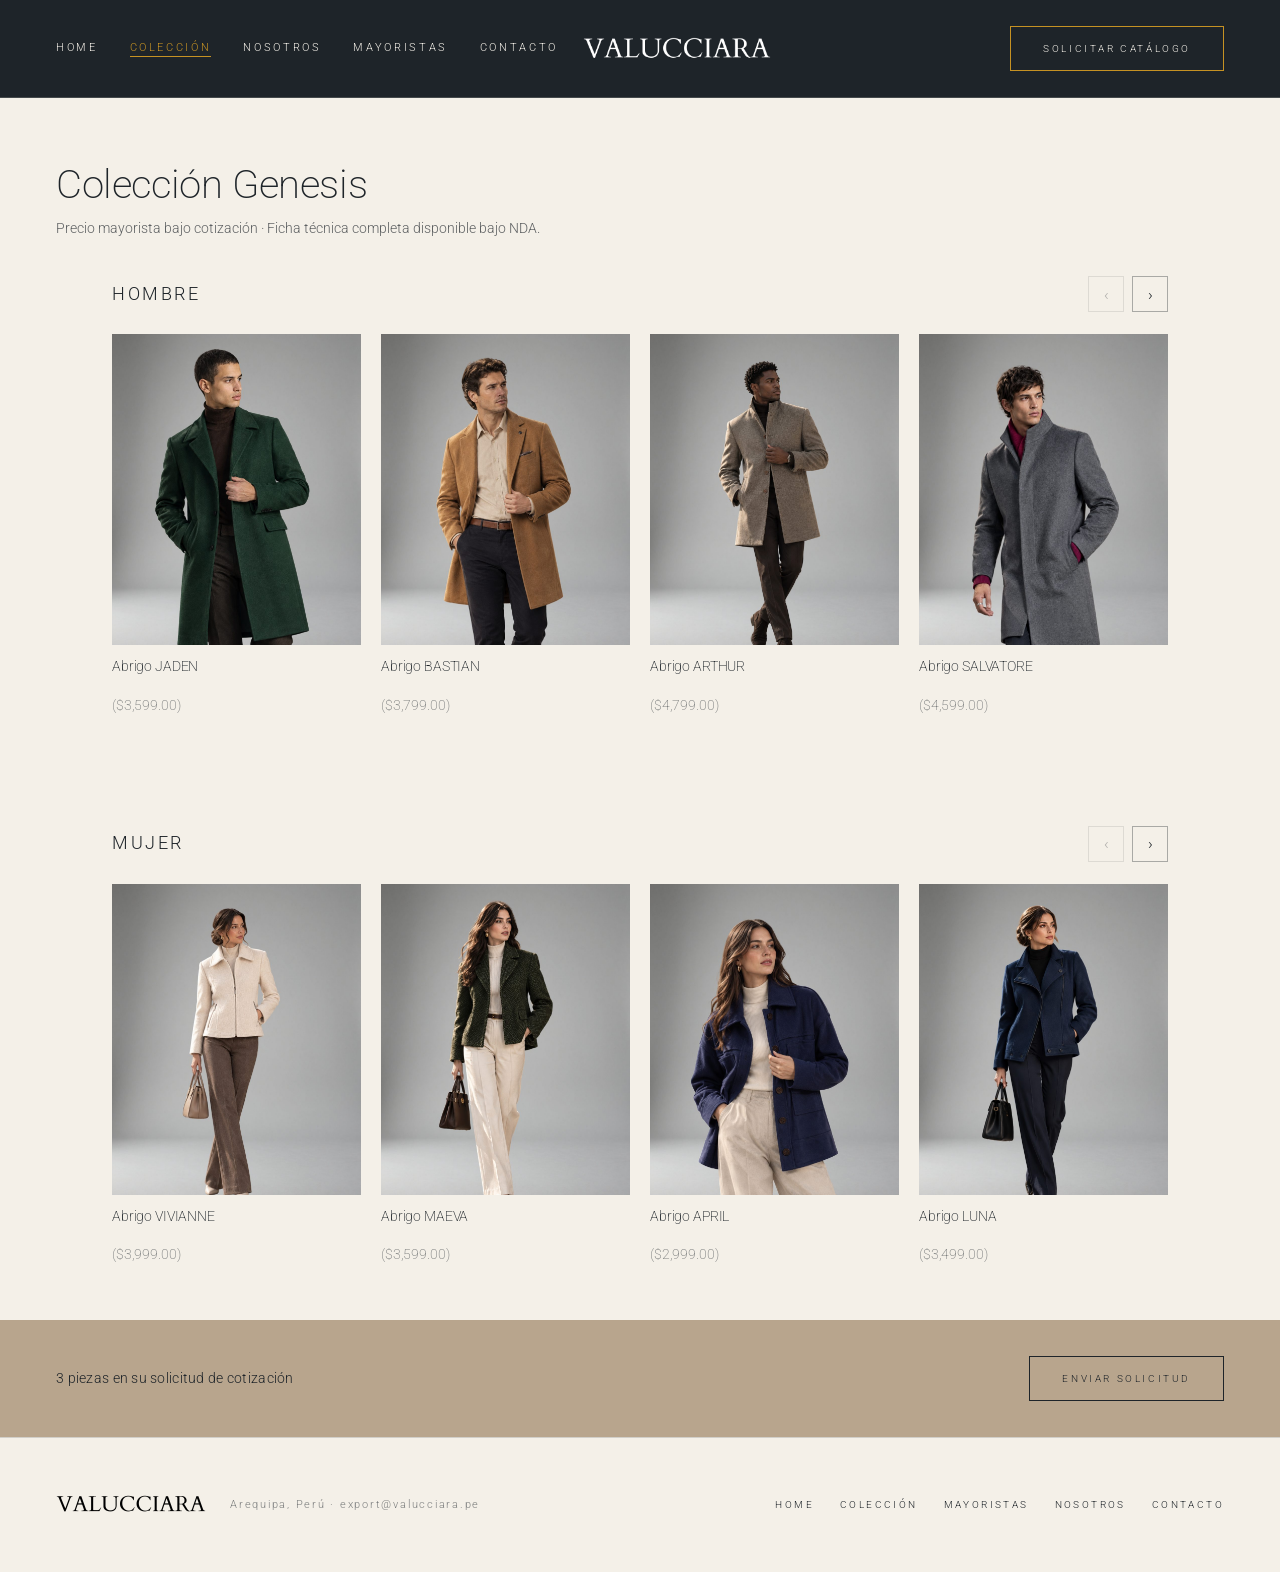
==== coleccion.html @ 69521821 "Corrige el bug visual del carrusel del catálogo al paginar en mobile El bloque de nombre ahora tiene" ====
<!DOCTYPE html>
<html lang="es">
<head>
<meta charset="UTF-8">
<meta name="viewport" content="width=device-width, initial-scale=1">
<title>Colección Genesis | Valucciara</title>
<meta name="description" content="Colección Genesis de Valucciara: abrigos de alpaca para mujer y hombre. Precio mayorista bajo cotización, ficha técnica disponible bajo NDA.">
<link rel="preconnect" href="https://fonts.googleapis.com">
<link rel="preconnect" href="https://fonts.gstatic.com" crossorigin>
<link rel="stylesheet" href="https://fonts.googleapis.com/css2?family=Roboto:wght@200;300;400&display=swap">
<link rel="stylesheet" href="assets/css/styles.css?v=20260912f">
</head>
<body>

<header class="site-header on-dark">
  <nav class="main-nav" data-nav>
    <a href="index.html">Home</a>
    <a href="coleccion.html" aria-current="page">Colección</a>
    <a href="nosotros.html">Nosotros</a>
    <a href="mayoristas.html">Mayoristas</a>
    <a href="contacto.html">Contacto</a>
  </nav>
  <a href="index.html" class="logo-mark"><img src="imagenesvalucciara/LOGO.png" alt="Valucciara"></a>
  <div class="header-cta"><a href="contacto.html" class="btn">Solicitar catálogo</a></div>
  <button type="button" class="nav-toggle" data-nav-toggle aria-label="Abrir menú" aria-expanded="false">
    <span class="nav-toggle-bars"><span></span><span></span><span></span></span>
  </button>
</header>
<div class="nav-scrim" data-nav-scrim></div>

<main>

  <div class="page-head">
    <h1>Colección Genesis</h1>
    <p>Precio mayorista bajo cotización · Ficha técnica completa disponible bajo NDA.</p>
  </div>

  <div class="section-tight" style="padding-top:8px;">
    <div class="container" style="display:flex; flex-direction:column; gap:56px;">

      <section class="cat-carousel" data-photos="hombre">
        <div class="cat-head">
          <h2>Hombre</h2>
          <div class="cat-arrows">
            <button type="button" class="cat-arrow" data-dir="-1" aria-label="Ver página anterior">&#8249;</button>
            <button type="button" class="cat-arrow" data-dir="1" aria-label="Ver página siguiente">&#8250;</button>
          </div>
        </div>
        <div class="cat-viewport">
          <div class="cat-track"></div>
        </div>
      </section>

      <section class="cat-carousel" data-photos="mujer">
        <div class="cat-head">
          <h2>Mujer</h2>
          <div class="cat-arrows">
            <button type="button" class="cat-arrow" data-dir="-1" aria-label="Ver página anterior">&#8249;</button>
            <button type="button" class="cat-arrow" data-dir="1" aria-label="Ver página siguiente">&#8250;</button>
          </div>
        </div>
        <div class="cat-viewport">
          <div class="cat-track"></div>
        </div>
      </section>

    </div>
  </div>

  <div class="quote-bar">
    <span class="count">3 piezas en su solicitud de cotización</span>
    <a href="contacto.html" class="btn">Enviar solicitud</a>
  </div>

</main>

<footer class="site-footer">
  <div class="footer-brand">
    <a href="index.html" class="logo-mark" style="width:150px;height:38px;"><img src="imagenesvalucciara/loggg.png" alt="Valucciara"></a>
    <span class="footer-note">Arequipa, Perú · export@valucciara.pe</span>
  </div>
  <nav class="footer-nav">
    <a href="index.html">Home</a>
    <a href="coleccion.html">Colección</a>
    <a href="mayoristas.html">Mayoristas</a>
    <a href="nosotros.html">Nosotros</a>
    <a href="contacto.html">Contacto</a>
  </nav>
</footer>

<script src="assets/js/carousel.js?v=20260912f"></script>
<script src="assets/js/main.js?v=20260912f"></script>
</body>
</html>
---- assets/css/styles.css ----
/* ===========================================================
   Valucciara — hoja de estilos compartida
   =========================================================== */

:root {
  --navy: #081A2A;
  --gold: #C69223;
  --cream: #F4F0E8;
  --beige: #B8A58D;
  --charcoal: #1E2429;

  --ink: var(--charcoal);
  --ink-70: rgba(30, 36, 41, .7);
  --ink-55: rgba(30, 36, 41, .55);
  --ink-35: rgba(30, 36, 41, .35);
  --ink-16: rgba(30, 36, 41, .16);

  --cream-85: rgba(244, 240, 232, .85);
  --cream-55: rgba(244, 240, 232, .55);
  --cream-32: rgba(244, 240, 232, .32);
  --cream-18: rgba(244, 240, 232, .18);

  --page-max: 1320px;
  --gutter: 56px;
  --radius: 0px;
}

@media (max-width: 700px) {
  :root { --gutter: 20px; }
}

/* ---------- reset ---------- */
* { margin: 0; padding: 0; box-sizing: border-box; }
html { -webkit-text-size-adjust: 100%; }
body {
  background: var(--cream);
  color: var(--ink);
  font-family: 'Roboto', Helvetica, Arial, sans-serif;
  font-weight: 300;
  -webkit-font-smoothing: antialiased;
  overflow-x: hidden;
  max-width: 1440px;
  margin: 0 auto;
}
img { max-width: 100%; display: block; }
a { color: inherit; text-decoration: none; }
button { font: inherit; color: inherit; background: none; border: 0; cursor: pointer; }
input, textarea { font: inherit; color: inherit; }
ul { list-style: none; }
h1, h2, h3 { font-weight: 200; line-height: 1.15; }
.container { width: 100%; max-width: var(--page-max); margin: 0 auto; padding: 0 var(--gutter); }

.eyebrow {
  display: flex;
  align-items: center;
  gap: 14px;
  font-size: 10px;
  letter-spacing: .34em;
  text-transform: uppercase;
  color: var(--ink-70);
}
.eyebrow::before {
  content: "";
  width: 44px;
  height: 1px;
  background: var(--gold);
  flex-shrink: 0;
}
.eyebrow.on-dark { color: var(--gold); }

.btn {
  display: inline-flex;
  align-items: center;
  justify-content: center;
  border: 1px solid var(--gold);
  padding: 16px 32px;
  font-size: 10px;
  letter-spacing: .26em;
  text-transform: uppercase;
  font-weight: 300;
  white-space: nowrap;
  transition: background-color .2s, color .2s;
}
.btn:hover { background: var(--gold); color: var(--cream); }
.link-underline {
  font-size: 11px;
  letter-spacing: .26em;
  text-transform: uppercase;
  font-weight: 300;
  border-bottom: 1px solid var(--ink-35);
  padding-bottom: 4px;
  transition: border-color .2s, color .2s;
}
.link-underline:hover { color: var(--gold); border-color: var(--gold); }
.link-underline.on-dark { color: var(--cream); border-color: var(--cream-32); }
.link-underline.on-dark:hover { color: var(--gold); border-color: var(--gold); }

/* ---------- site header ---------- */
.site-header {
  display: grid;
  grid-template-columns: 1fr auto 1fr;
  align-items: center;
  gap: 24px;
  padding: 26px var(--gutter);
  border-bottom: 1px solid var(--ink-16);
  background: var(--cream);
  position: relative;
  z-index: 40;
}
.site-header.on-dark {
  background: var(--charcoal);
  color: var(--cream);
  border-bottom-color: var(--cream-18);
}
.site-header .logo-mark {
  justify-self: center;
  display: flex;
  align-items: center;
  justify-content: center;
  width: 190px;
  height: 44px;
  border: 1px dashed var(--ink-35);
  font-size: 9px;
  letter-spacing: .24em;
  text-transform: uppercase;
  color: var(--ink-55);
  text-align: center;
  padding: 0 10px;
}
.site-header.on-dark .logo-mark { border-color: var(--cream-32); color: var(--cream-55); }
.site-header .logo-mark:has(img) { border: 0; padding: 0; }
.logo-mark img { width: 100%; height: 100%; object-fit: contain; display: block; }

.main-nav { display: flex; gap: 32px; }
.main-nav a {
  font-size: 11px;
  letter-spacing: .24em;
  text-transform: uppercase;
  font-weight: 300;
  color: inherit;
  padding-bottom: 2px;
  border-bottom: 1px solid transparent;
  transition: color .2s, border-color .2s;
}
.main-nav a:hover { color: var(--gold); }
.main-nav a[aria-current="page"] { color: var(--gold); border-color: var(--gold); }

.header-cta { justify-self: end; }

.nav-toggle {
  display: none;
  width: 38px;
  height: 38px;
  align-items: center;
  justify-content: center;
  border: 1px solid var(--ink-35);
}
.site-header.on-dark .nav-toggle { border-color: var(--cream-32); }
.nav-toggle-bars { position: relative; width: 16px; height: 10px; }
.nav-toggle-bars span {
  position: absolute; left: 0; width: 100%; height: 1px; background: currentColor;
  transition: transform .25s, opacity .25s, top .25s;
}
.nav-toggle-bars span:nth-child(1) { top: 0; }
.nav-toggle-bars span:nth-child(2) { top: 50%; }
.nav-toggle-bars span:nth-child(3) { top: 100%; }
.nav-open .nav-toggle-bars span:nth-child(1) { top: 50%; transform: rotate(45deg); }
.nav-open .nav-toggle-bars span:nth-child(2) { opacity: 0; }
.nav-open .nav-toggle-bars span:nth-child(3) { top: 50%; transform: rotate(-45deg); }

@media (max-width: 860px) {
  .site-header { grid-template-columns: auto 1fr auto; }
  .site-header .logo-mark { width: 150px; height: 38px; font-size: 8px; grid-column: 1; justify-self: start; }
  .nav-toggle { display: inline-flex; grid-column: 3; justify-self: end; }
  .header-cta { display: none; }
  .main-nav {
    position: fixed;
    inset: 0 0 0 auto;
    width: min(320px, 82vw);
    height: 100vh;
    background: var(--charcoal);
    color: var(--cream);
    flex-direction: column;
    align-items: flex-start;
    gap: 4px;
    padding: 100px 32px 32px;
    transform: translateX(100%);
    transition: transform .3s ease;
    z-index: 30;
  }
  .main-nav.is-open { transform: translateX(0); }
  .main-nav a { padding: 14px 0; font-size: 13px; width: 100%; border-bottom: 1px solid var(--cream-18); }
  .main-nav a[aria-current="page"] { border-bottom-color: var(--gold); }
  .nav-scrim {
    position: fixed; inset: 0; background: rgba(8, 10, 12, .45);
    opacity: 0; pointer-events: none; transition: opacity .3s ease; z-index: 20;
  }
  .nav-scrim.is-open { opacity: 1; pointer-events: auto; }
}

/* ---------- site footer ---------- */
.site-footer {
  padding: 48px var(--gutter);
  display: flex;
  flex-wrap: wrap;
  gap: 24px;
  justify-content: space-between;
  align-items: center;
  border-top: 1px solid var(--ink-16);
}
.site-footer.on-dark { border-top-color: var(--cream-18); color: var(--cream); }
.site-footer .footer-brand { display: flex; align-items: center; gap: 24px; flex-wrap: wrap; }
.site-footer .footer-brand .logo-mark { display: flex; align-items: center; justify-content: center; flex-shrink: 0; }
.site-footer .footer-note { font-size: 11px; letter-spacing: .16em; font-weight: 300; color: var(--ink-55); }
.site-footer.on-dark .footer-note { color: var(--cream-55); }
.site-footer .footer-nav { display: flex; gap: 26px; flex-wrap: wrap; font-size: 10px; letter-spacing: .24em; text-transform: uppercase; font-weight: 300; }
.footer-simple {
  padding: 30px var(--gutter);
  display: flex; justify-content: space-between; flex-wrap: wrap; gap: 10px;
  border-top: 1px solid var(--cream-18);
  font-size: 10px; letter-spacing: .2em; text-transform: uppercase; color: var(--cream-55);
}

/* ---------- hero (Home) ----------
   Todas las capas (foto, degradado, texto) se apilan en la misma celda
   de grid: el alto de la sección es el máximo entre "lo que mide la
   foto a lo ancho completo" y "lo que necesita el bloque de texto".
   Así la foto nunca se recorta Y el texto nunca se corta, sin importar
   cuánto texto haya o qué proporción tenga la imagen. Si no hay <img>
   todavía, min-height deja un placeholder visible. */
.hero-banner {
  position: relative;
  display: grid;
  width: 100%;
  min-height: 320px;
  background: var(--beige);
}
.hero-banner-media,
.hero-banner-overlay,
.hero-banner-content {
  grid-area: 1 / 1;
}
.hero-banner-media { line-height: 0; align-self: start; }
.hero-banner-media img { width: 100%; height: auto; display: block; }
.hero-banner-overlay {
  background: linear-gradient(180deg, rgba(8,10,12,.05) 0%, rgba(8,10,12,.4) 40%, rgba(8,10,12,.88) 100%);
  pointer-events: none;
}
.hero-banner-content {
  z-index: 2;
  color: var(--cream);
  max-width: 620px;
  width: 100%;
  padding: 48px var(--gutter) 56px;
  display: flex;
  flex-direction: column;
  justify-content: flex-end;
  gap: 22px;
}
.hero-banner-content h1 { font-size: 42px; line-height: 1.16; letter-spacing: -.01em; text-wrap: pretty; }
.hero-banner-content p { font-size: 15px; line-height: 1.7; font-weight: 300; color: var(--cream-85); text-wrap: pretty; }
.hero-actions { display: flex; gap: 16px; align-items: center; flex-wrap: wrap; padding-top: 4px; }

@media (max-width: 860px) {
  .hero-banner { min-height: 260px; }
  .hero-banner-content { padding: 28px 24px 32px; max-width: none; }
  .hero-banner-content h1 { font-size: 32px; }
}

/* ---------- generic section paddings ---------- */
.section { padding: 84px var(--gutter); }
.section-tight { padding: 56px var(--gutter); }
@media (max-width: 860px) {
  .section { padding: 56px var(--gutter); }
  .section-tight { padding: 40px var(--gutter); }
}

/* ---------- lines / category grid (Home) ---------- */
.lines-section { background: var(--beige); }
.lines-head {
  display: flex; justify-content: space-between; align-items: flex-end; flex-wrap: wrap; gap: 12px;
  margin-bottom: 36px;
}
.lines-head h2 { font-size: 12px; letter-spacing: .3em; text-transform: uppercase; font-weight: 300; }
.lines-head .season { font-size: 11px; letter-spacing: .18em; text-transform: uppercase; font-weight: 300; color: var(--ink-70); }
.lines-grid { display: grid; grid-template-columns: repeat(4, 1fr); gap: 24px; }
.lines-card { display: flex; flex-direction: column; gap: 14px; }
.lines-card .media { aspect-ratio: 4 / 5; width: 100%; overflow: hidden; background: rgba(30,36,41,.08); }
.lines-card .media img { width: 100%; height: 100%; object-fit: cover; object-position: top center; transition: transform .5s ease; }
.lines-card:hover .media img { transform: scale(1.04); }
.lines-card .meta {
  display: flex; justify-content: space-between; align-items: baseline;
  border-top: 1px solid rgba(30,36,41,.28); padding-top: 10px;
  font-size: 12px; letter-spacing: .12em; text-transform: uppercase; font-weight: 300;
}
.lines-card .meta span:last-child { font-size: 11px; letter-spacing: 0; text-transform: none; color: var(--ink-70); }
@media (max-width: 860px) {
  .lines-grid { grid-template-columns: repeat(2, 1fr); gap: 18px; }
}

/* ---------- trust strip (Home) ---------- */
.trust-strip { background: var(--charcoal); color: var(--cream); }
.trust-grid { display: grid; grid-template-columns: repeat(4, 1fr); gap: 40px; }
.trust-item { display: flex; flex-direction: column; gap: 16px; }
.trust-icon { width: 24px; height: 24px; border: 1px solid var(--gold); }
.trust-icon.circle { border-radius: 50%; }
.trust-icon.diamond { transform: rotate(45deg); }
.trust-icon.line { width: 24px; height: 1px; background: var(--gold); border: 0; margin: 12px 0; }
.trust-item h3 { font-size: 13px; letter-spacing: .14em; text-transform: uppercase; font-weight: 300; }
.trust-item p { font-size: 13px; line-height: 1.7; font-weight: 200; color: var(--cream-55); }
@media (max-width: 860px) {
  .trust-grid { grid-template-columns: repeat(2, 1fr); gap: 28px; }
}

/* ---------- process (Home) ---------- */
.process-strip { background: var(--navy); color: var(--cream); }
.process-grid { display: grid; grid-template-columns: 1.1fr 1fr; gap: 56px; align-items: center; }
.process-media { aspect-ratio: 16 / 9; width: 100%; border: 1px solid rgba(198,146,35,.35); background: rgba(244,240,232,.05); overflow: hidden; }
.process-media img { width: 100%; height: 100%; object-fit: cover; }
.process-copy { display: flex; flex-direction: column; gap: 22px; }
.process-copy h2 { font-size: 32px; line-height: 1.2; letter-spacing: -.01em; }
.process-copy p { font-size: 15px; line-height: 1.8; font-weight: 200; color: var(--cream-85); max-width: 460px; text-wrap: pretty; }
.why-list { display: flex; flex-direction: column; margin-top: 6px; }
.why-row { padding: 16px 0; border-bottom: 1px solid var(--cream-18); }
.why-row:first-child { padding-top: 0; }
.why-row dt { font-size: 11px; letter-spacing: .18em; text-transform: uppercase; color: var(--gold); font-weight: 300; margin-bottom: 6px; }
.why-row dd { font-size: 14px; line-height: 1.7; font-weight: 200; color: var(--cream-85); max-width: 460px; }
@media (max-width: 860px) {
  .process-grid { grid-template-columns: 1fr; }
}

/* ---------- page hero banners (non-home pages) ---------- */
.page-head { padding: 64px var(--gutter) 32px; display: flex; flex-direction: column; gap: 12px; }
.page-head h1 { font-size: 40px; letter-spacing: -.01em; }
.page-head p { font-size: 14px; font-weight: 300; color: var(--ink-70); }
.page-head.on-dark p { color: var(--cream-70, rgba(244,240,232,.75)); }

/* ---------- collection carousels ---------- */
.cat-carousel + .cat-carousel { margin-top: 56px; }
.cat-head { display: flex; align-items: baseline; justify-content: space-between; margin-bottom: 22px; gap: 12px; }
.cat-head h2 { font-size: 18px; font-weight: 300; letter-spacing: .14em; text-transform: uppercase; }
.cat-arrows { display: flex; gap: 8px; }
.cat-arrow {
  width: 36px; height: 36px; display: flex; align-items: center; justify-content: center;
  border: 1px solid var(--ink-35); font-size: 16px; transition: border-color .2s, color .2s, opacity .2s;
}
.cat-arrow:hover:not(:disabled) { border-color: var(--gold); color: var(--gold); }
.cat-arrow:disabled { opacity: .3; cursor: not-allowed; }
.cat-viewport { overflow: hidden; }
.cat-track { display: flex; transition: transform .5s cubic-bezier(.2,.6,.2,1); }
.cat-page { flex: 0 0 100%; display: flex; gap: 20px; }
.cat-item { flex: 0 0 calc(25% - 15px); display: flex; flex-direction: column; gap: 12px; }
.cat-photo { aspect-ratio: 4 / 5; width: 100%; background: rgba(30,36,41,.08); overflow: hidden; }
.cat-photo img { width: 100%; height: 100%; object-fit: cover; }
.cat-caption { display: flex; flex-direction: column; gap: 2px; }
.cat-name, .cat-price {
  font-family: 'Roboto', Helvetica, Arial, sans-serif;
  font-weight: 200;
  letter-spacing: -.01em;
  line-height: 1.3;
}
.cat-name {
  font-size: 14px;
  color: var(--ink);
  min-height: 2.6em;
  display: -webkit-box;
  -webkit-line-clamp: 2;
  -webkit-box-orient: vertical;
  overflow: hidden;
}
.cat-price { font-size: 14px; color: var(--ink-55); text-transform: uppercase; white-space: nowrap; }
@media (max-width: 700px) {
  .cat-item { flex-basis: calc(50% - 10px); }
}

.quote-bar {
  background: var(--beige);
  padding: 36px var(--gutter);
  display: flex; justify-content: space-between; align-items: center; flex-wrap: wrap; gap: 16px;
}
.quote-bar .count { font-size: 14px; font-weight: 300; letter-spacing: .02em; }
.quote-bar .btn { border-color: var(--charcoal); }
.quote-bar .btn:hover { background: var(--charcoal); color: var(--cream); border-color: var(--charcoal); }

/* ---------- mayoristas ---------- */
.wholesale-intro { display: grid; grid-template-columns: 1fr 1.1fr; gap: 64px; }
.wholesale-intro h1 { font-size: 40px; line-height: 1.15; }
.wholesale-media { aspect-ratio: 4 / 5; width: 100%; margin-top: 32px; overflow: hidden; background: rgba(30,36,41,.08); }
.wholesale-media img { width: 100%; height: 100%; object-fit: cover; object-position: top center; }
.wholesale-intro p { font-size: 15px; line-height: 1.8; font-weight: 300; color: var(--ink-80, rgba(30,36,41,.82)); max-width: 400px; text-wrap: pretty; }
.terms-list { display: flex; flex-direction: column; }
.terms-row {
  display: grid; grid-template-columns: 180px 1fr; gap: 20px;
  padding: 20px 0; border-top: 1px solid rgba(30,36,41,.3);
}
.terms-row:last-child { border-bottom: 1px solid rgba(30,36,41,.3); }
.terms-row dt { font-size: 11px; letter-spacing: .2em; text-transform: uppercase; font-weight: 300; }
.terms-row dd { font-size: 14px; line-height: 1.7; font-weight: 300; color: rgba(30,36,41,.85); }
@media (max-width: 860px) {
  .wholesale-intro { grid-template-columns: 1fr; gap: 32px; }
  .terms-row { grid-template-columns: 1fr; gap: 6px; }
}

.form-section { background: var(--cream); }
.form-grid { display: grid; grid-template-columns: .85fr 1.15fr; gap: 64px; align-items: start; }
.form-intro { display: flex; flex-direction: column; gap: 18px; }
.form-intro h2 { font-size: 28px; line-height: 1.2; }
.form-intro p { font-size: 14px; line-height: 1.8; font-weight: 300; color: var(--ink-70); }
.form-rule { width: 52px; height: 1px; background: var(--gold); margin-top: 4px; }
@media (max-width: 860px) {
  .form-grid { grid-template-columns: 1fr; gap: 32px; }
}

.field-grid { display: grid; grid-template-columns: 1fr 1fr; gap: 24px 28px; }
.field { display: flex; flex-direction: column; gap: 8px; }
.field.full { grid-column: 1 / -1; }
.field label { font-size: 10px; letter-spacing: .22em; text-transform: uppercase; color: var(--ink-55); }
.field input, .field textarea {
  border: 0; border-bottom: 1px solid var(--ink-35); background: transparent;
  padding: 10px 0; font-family: inherit; font-size: 15px; font-weight: 300; color: var(--ink); outline: none;
  transition: border-color .2s;
}
.field input:focus, .field textarea:focus { border-color: var(--gold); }
.field textarea { resize: none; }
.on-dark .field label { color: var(--cream-55); }
.on-dark .field input, .on-dark .field textarea { border-bottom-color: var(--cream-32); color: var(--cream); }
.on-dark .field input:focus, .on-dark .field textarea:focus { border-color: var(--gold); }
.field-submit { grid-column: 1 / -1; padding-top: 4px; }
.form-note { font-size: 11px; color: var(--ink-55); margin-top: 4px; }
.on-dark .form-note { color: var(--cream-55); }
@media (max-width: 600px) {
  .field-grid { grid-template-columns: 1fr; }
}

/* ---------- nosotros ---------- */
.about-intro { display: grid; grid-template-columns: 1fr 1fr; gap: 64px; align-items: start; }
.about-intro h1 { font-size: 44px; line-height: 1.15; letter-spacing: -.01em; }
.about-copy { display: flex; flex-direction: column; gap: 20px; padding-top: 10px; }
.about-copy p { font-size: 15px; line-height: 1.85; font-weight: 300; color: rgba(30,36,41,.8); text-wrap: pretty; }
@media (max-width: 860px) {
  .about-intro { grid-template-columns: 1fr; gap: 24px; }
}

.about-gallery { display: grid; grid-template-columns: repeat(3, 1fr); gap: 22px; }
.about-gallery .media { aspect-ratio: 4 / 5; overflow: hidden; background: rgba(30,36,41,.08); }
.about-gallery .media img { width: 100%; height: 100%; object-fit: cover; }
@media (max-width: 700px) {
  .about-gallery { grid-template-columns: 1fr 1fr; }
  .about-gallery .media:last-child { grid-column: 1 / -1; }
}

.values-strip { background: var(--beige); }
.values-grid { display: grid; grid-template-columns: repeat(3, 1fr); gap: 44px; }
.value-item { display: flex; flex-direction: column; gap: 14px; }
.value-item .num { font-size: 38px; font-weight: 200; color: var(--navy); }
.value-item .rule { width: 100%; height: 1px; background: var(--gold); }
.value-item h3 { font-size: 14px; letter-spacing: .14em; text-transform: uppercase; font-weight: 300; }
.value-item p { font-size: 13px; line-height: 1.8; font-weight: 300; color: rgba(30,36,41,.8); }
@media (max-width: 700px) {
  .values-grid { grid-template-columns: 1fr; gap: 28px; }
}

/* ---------- contacto ---------- */
.contact-hero { background: var(--charcoal); color: var(--cream); }
.contact-grid { display: grid; grid-template-columns: 1fr 1fr; gap: 72px; }
.contact-grid h1 { font-size: 44px; line-height: 1.14; letter-spacing: -.01em; }
.contact-rule { width: 52px; height: 1px; background: var(--gold); }
.contact-details { display: flex; flex-direction: column; gap: 24px; }
.contact-details .label { font-size: 10px; letter-spacing: .24em; text-transform: uppercase; color: var(--cream-55); margin-bottom: 6px; }
.contact-details .value { font-size: 18px; font-weight: 200; line-height: 1.5; }
.contact-details a.value:hover { color: var(--gold); }
.contact-form-col { display: flex; flex-direction: column; gap: 28px; }
.contact-map { aspect-ratio: 16 / 9; width: 100%; border: 1px solid var(--cream-32); overflow: hidden; }
.contact-map img { width: 100%; height: 100%; object-fit: cover; }
@media (max-width: 860px) {
  .contact-grid { grid-template-columns: 1fr; gap: 40px; }
}

/* ---------- forms JS states ---------- */
.form-status { font-size: 12px; letter-spacing: .04em; margin-top: 6px; display: none; }
.form-status.is-visible { display: block; }
.form-status.is-error { color: #B23B3B; }
.on-dark .form-status.is-error { color: #E08A8A; }
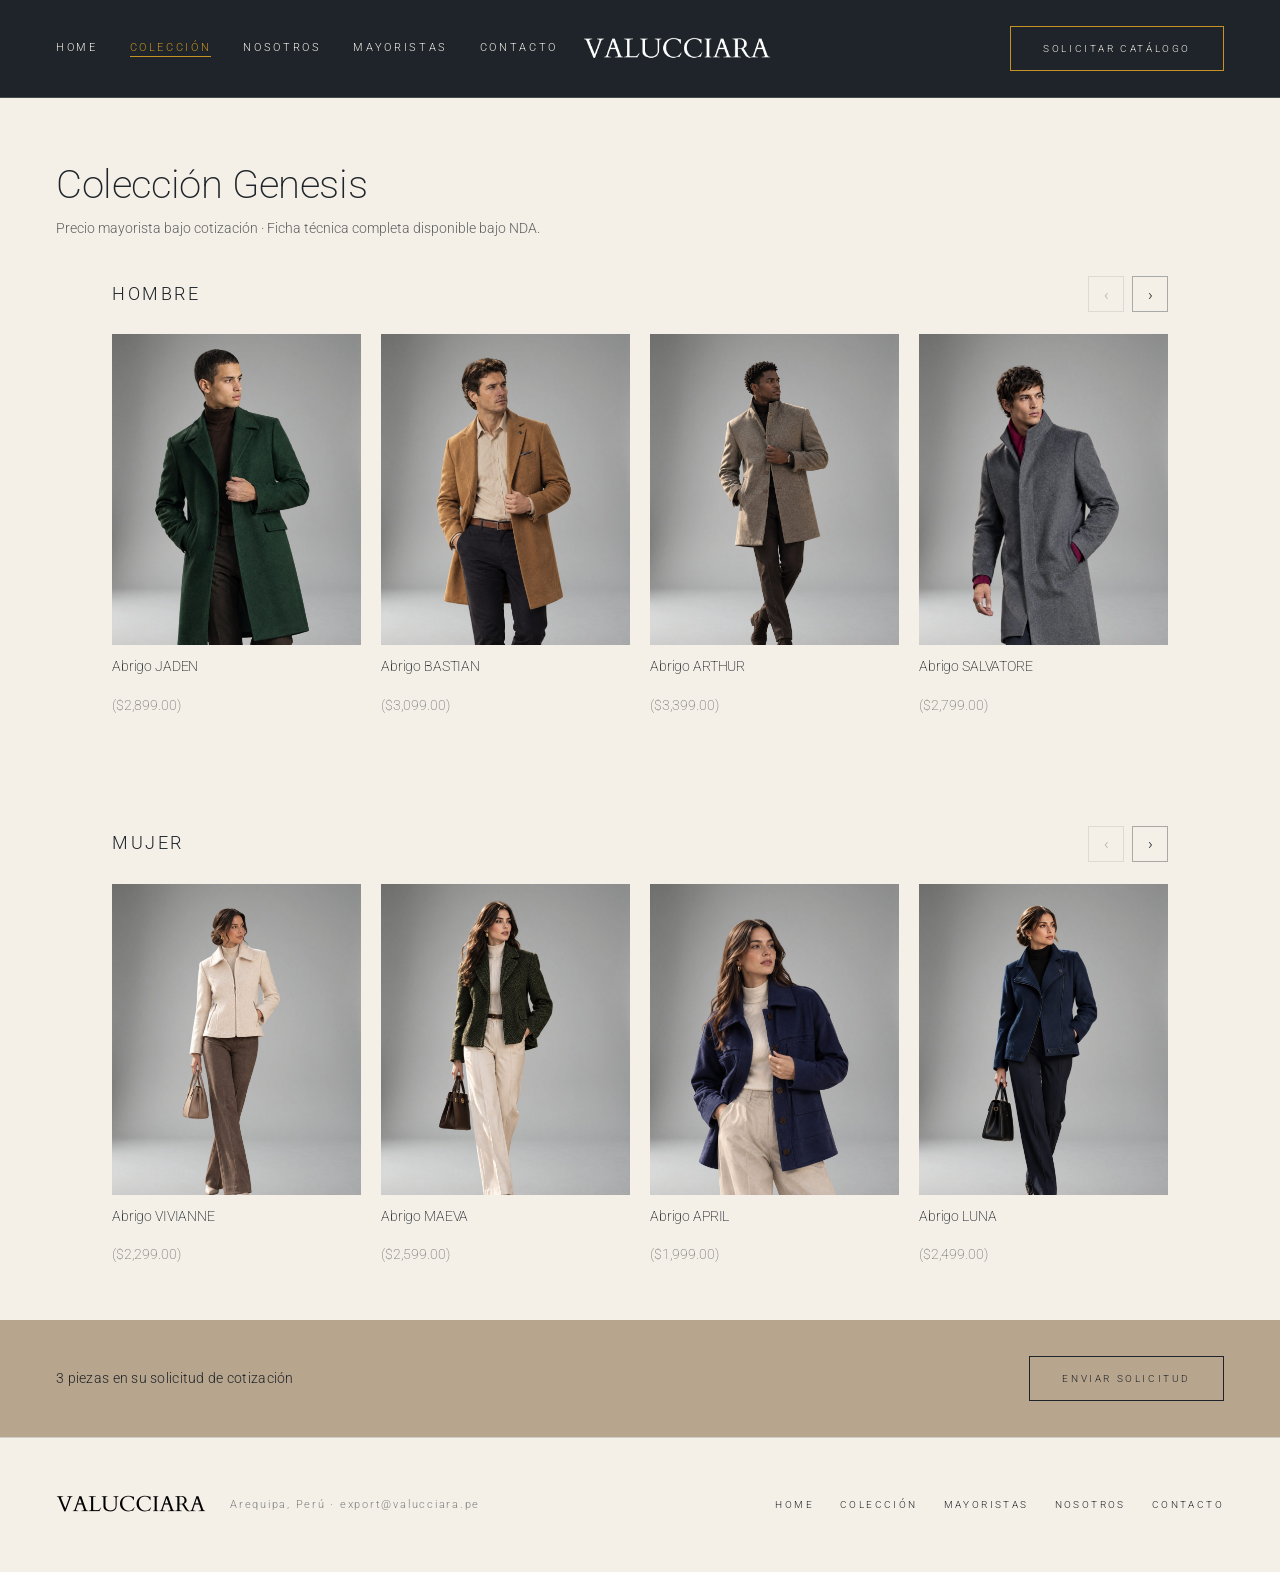
==== commit 815f2b72: "Reajusta precios de la colección al rango $1,999-$3,499 Precios asignados según tamaño y complejidad" ====
--- a/coleccion.html
+++ b/coleccion.html
@@ -8,7 +8,7 @@
 <link rel="preconnect" href="https://fonts.googleapis.com">
 <link rel="preconnect" href="https://fonts.gstatic.com" crossorigin>
 <link rel="stylesheet" href="https://fonts.googleapis.com/css2?family=Roboto:wght@200;300;400&display=swap">
-<link rel="stylesheet" href="assets/css/styles.css?v=20260912f">
+<link rel="stylesheet" href="assets/css/styles.css?v=20260915b">
 </head>
 <body>
 
@@ -38,7 +38,7 @@
   <div class="section-tight" style="padding-top:8px;">
     <div class="container" style="display:flex; flex-direction:column; gap:56px;">
 
-      <section class="cat-carousel" data-photos="hombre">
+      <section class="cat-carousel" id="hombre" data-photos="hombre">
         <div class="cat-head">
           <h2>Hombre</h2>
           <div class="cat-arrows">
@@ -51,7 +51,7 @@
         </div>
       </section>
 
-      <section class="cat-carousel" data-photos="mujer">
+      <section class="cat-carousel" id="mujer" data-photos="mujer">
         <div class="cat-head">
           <h2>Mujer</h2>
           <div class="cat-arrows">
@@ -88,7 +88,7 @@
   </nav>
 </footer>
 
-<script src="assets/js/carousel.js?v=20260912f"></script>
-<script src="assets/js/main.js?v=20260912f"></script>
+<script src="assets/js/carousel.js?v=20260915b"></script>
+<script src="assets/js/main.js?v=20260915b"></script>
 </body>
 </html>
--- a/assets/css/styles.css
+++ b/assets/css/styles.css
@@ -264,7 +264,7 @@
 @media (max-width: 860px) {
   .hero-banner { min-height: 260px; }
   .hero-banner-content { padding: 28px 24px 32px; max-width: none; }
-  .hero-banner-content h1 { font-size: 32px; }
+  .hero-banner-content h1 { font-size: 32px; margin-top: 44px; }
 }
 
 /* ---------- generic section paddings ---------- */
@@ -349,10 +349,10 @@
 .cat-viewport { overflow: hidden; }
 .cat-track { display: flex; transition: transform .5s cubic-bezier(.2,.6,.2,1); }
 .cat-page { flex: 0 0 100%; display: flex; gap: 20px; }
-.cat-item { flex: 0 0 calc(25% - 15px); display: flex; flex-direction: column; gap: 12px; }
+.cat-item { flex: 0 0 calc(25% - 15px); min-width: 0; display: flex; flex-direction: column; gap: 12px; }
 .cat-photo { aspect-ratio: 4 / 5; width: 100%; background: rgba(30,36,41,.08); overflow: hidden; }
 .cat-photo img { width: 100%; height: 100%; object-fit: cover; }
-.cat-caption { display: flex; flex-direction: column; gap: 2px; }
+.cat-caption { display: flex; flex-direction: column; gap: 2px; min-width: 0; }
 .cat-name, .cat-price {
   font-family: 'Roboto', Helvetica, Arial, sans-serif;
   font-weight: 200;
@@ -362,15 +362,15 @@
 .cat-name {
   font-size: 14px;
   color: var(--ink);
-  min-height: 2.6em;
-  display: -webkit-box;
-  -webkit-line-clamp: 2;
-  -webkit-box-orient: vertical;
+  height: 2.6em;
   overflow: hidden;
+  overflow-wrap: break-word;
 }
 .cat-price { font-size: 14px; color: var(--ink-55); text-transform: uppercase; white-space: nowrap; }
 @media (max-width: 700px) {
-  .cat-item { flex-basis: calc(50% - 10px); }
+  .cat-page { flex-wrap: wrap; row-gap: 44px; }
+  .cat-item { flex-basis: 100%; gap: 16px; }
+  .cat-name, .cat-price { font-size: 22px; }
 }
 
 .quote-bar {
